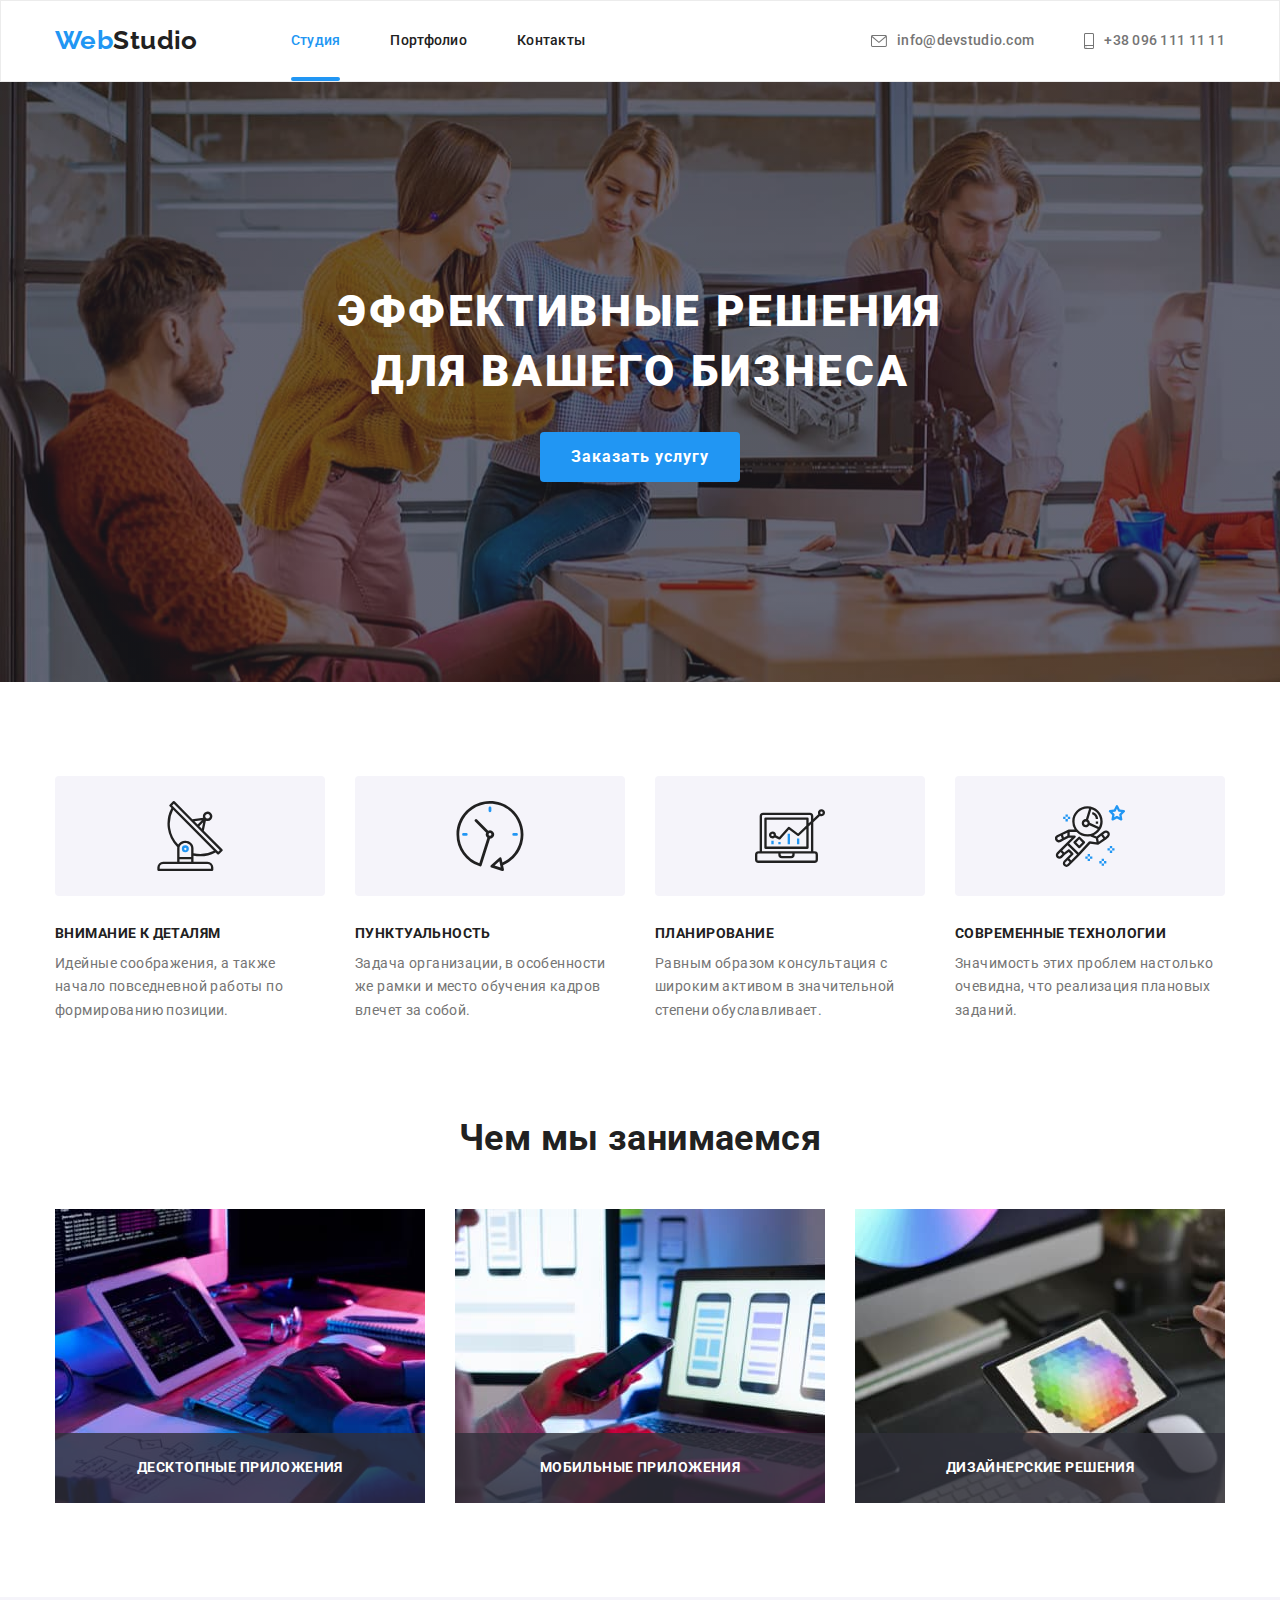
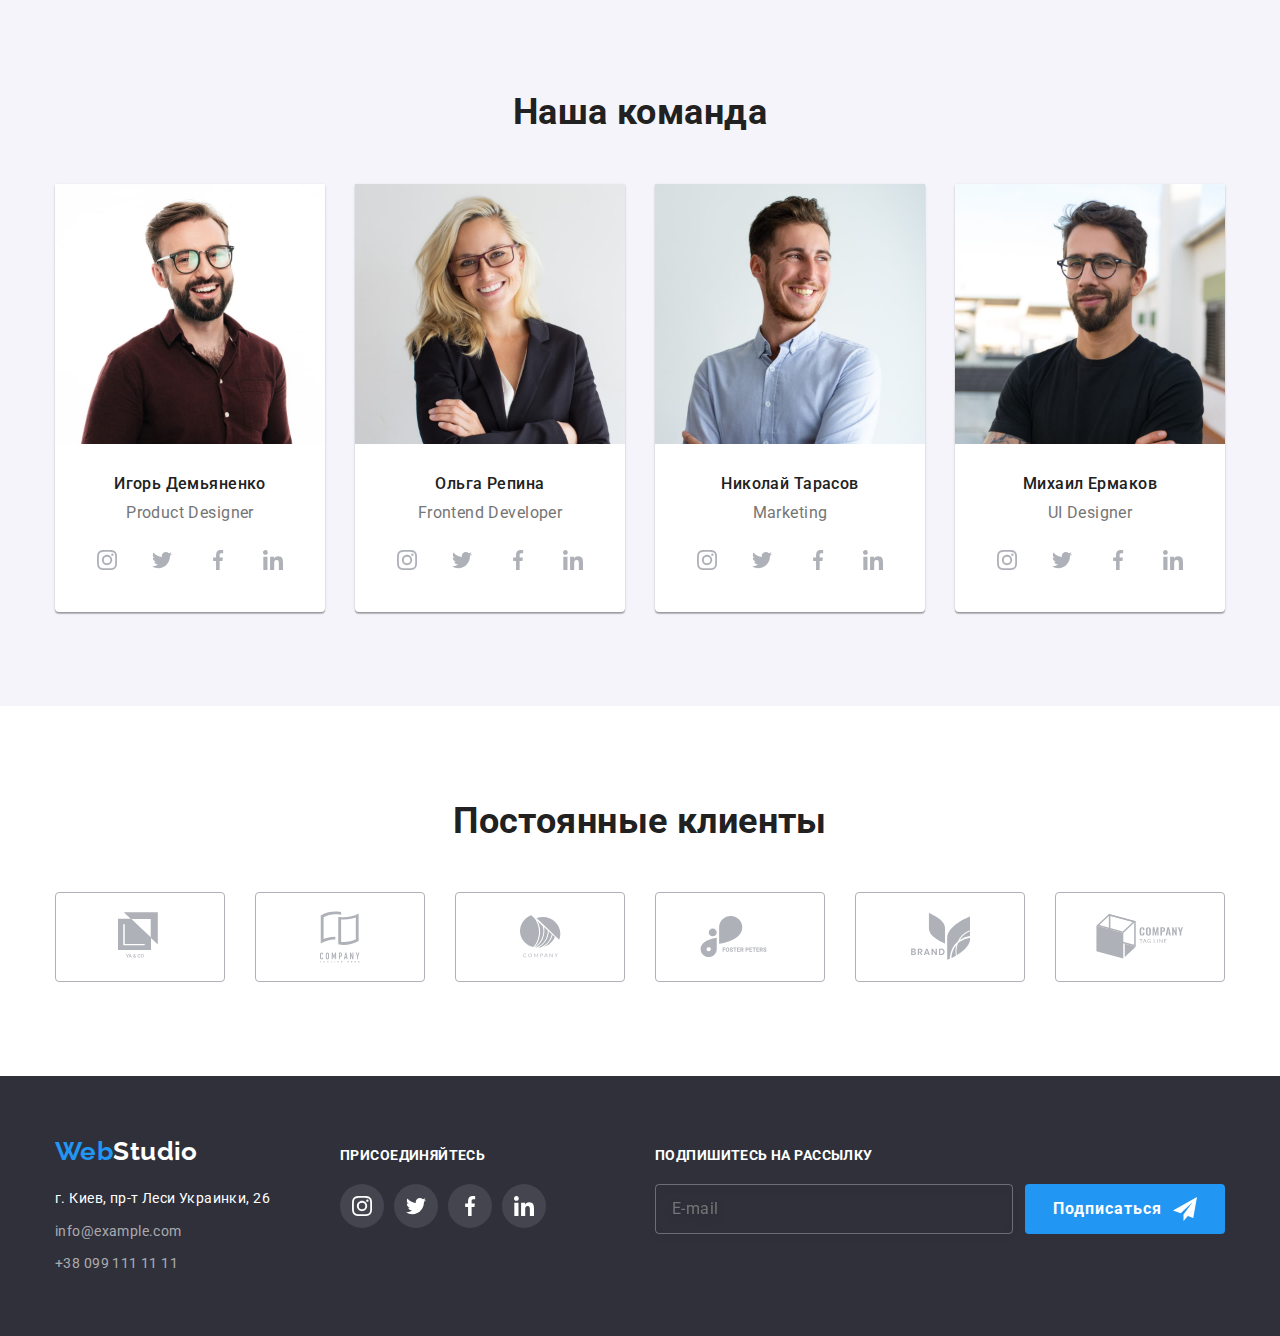
==== index.html @ b7f99665 "добавление стартовых файлов" ====
<!DOCTYPE html>
<html lang="ru">
  <head>
    <meta charset="UTF-8" />
    <meta name="viewport" content="width=device-width, initial-scale=1.0" />
    <title>WebStudio</title>
    <link rel="preconnect" href="https://fonts.gstatic.com" />
    <link
      href="https://fonts.googleapis.com/css2?family=Raleway:wght@400;700&family=Roboto:wght@400;500;700;900&display=swap"
      rel="stylesheet"
    />
    <link
      rel="stylesheet"
      href="https://cdnjs.cloudflare.com/ajax/libs/modern-normalize/1.0.0/modern-normalize.min.css"
    />
    <link rel="stylesheet" href="./css/styles.css" />
  </head>
  <body>
    <header class="header">
      <div class="container">
        <nav class="nav">
          <a lang="en" href="#" class="logo"
            ><span class="web">Web</span>Studio
          </a>
          <ul class="nav-main list">
            <li class="item">
              <a href="#" class="link current">Студия</a>
            </li>
            <li class="item">
              <a href="./portfolio.html" class="link">Портфолио</a>
            </li>
            <li class="item">
              <a href="#" class="link">Контакты</a>
            </li>
          </ul>
        </nav>
        <ul class="contacts list">
          <li class="item">
            <a href="mailto:info@devstudio.com" class="link">
              <svg class="contacts-icon" width="16" height="12">
                <use href="./images/sprite.svg#envelope"></use>
              </svg>
              info@devstudio.com</a
            >
          </li>
          <li class="item">
            <a href="tel:+380961111111" class="link">
              <svg class="contacts-icon" width="10" height="16">
                <use href="./images/sprite.svg#smartphone"></use>
              </svg>
              +38 096 111 11 11</a
            >
          </li>
        </ul>
      </div>
    </header>
    <main>
      <!--hero-->
      <section class="hero">
        <div class="container">
          <h1 class="hero-title">
            Эффективные решения <br />
            для вашего бизнеса
          </h1>
          <button type="button" class="button primary" data-modal-open>
            Заказать услугу
          </button>
        </div>
      </section>
      <!--Features-->
      <section class="feature">
        <div class="container">
          <h2 hidden>Особенноти</h2>
          <ul class="feature-list list">
            <li class="item">
              <div class="feature-thumb">
                <svg class="feature-icon" width="70" height="70">
                  <use href="./images/sprite.svg#antenna"></use>
                </svg>
              </div>
              <h3 class="title">Внимание к деталям</h3>
              <p class="text">
                Идейные соображения, а также начало повседневной работы по
                формированию позиции.
              </p>
            </li>
            <li class="item">
              <div class="feature-thumb">
                <svg class="feature-icon" width="70" height="70">
                  <use href="./images/sprite.svg#clock"></use>
                </svg>
              </div>
              <h3 class="title">Пунктуальность</h3>
              <p class="text">
                Задача организации, в особенности же рамки и место обучения
                кадров влечет за собой.
              </p>
            </li>
            <li class="item">
              <div class="feature-thumb">
                <svg class="feature-icon" width="70" height="70">
                  <use href="./images/sprite.svg#diagram"></use>
                </svg>
              </div>
              <h3 class="title">Планирование</h3>
              <p class="text">
                Равным образом консультация с широким активом в значительной
                степени обуславливает.
              </p>
            </li>
            <li class="item">
              <div class="feature-thumb">
                <svg class="feature-icon" width="70" height="70">
                  <use href="./images/sprite.svg#astronaut"></use>
                </svg>
              </div>
              <h3 class="title">Современные технологии</h3>
              <p class="text">
                Значимость этих проблем настолько очевидна, что реализация
                плановых заданий.
              </p>
            </li>
          </ul>
        </div>
      </section>
      <!-- about-->
      <section class="about">
        <div class="container">
          <h2 class="big-title">Чем мы занимаемся</h2>
          <ul class="about-list list">
            <li class="item">
              <img
                src="./images/about/about_img_1.jpg"
                alt="компютер"
                width="370"
                height="294"
              />
              <div class="about-thumb">
                <p class="label">Десктопные приложения</p>
              </div>
            </li>
            <li class="item">
              <img
                src="./images/about/about_img_2.jpg"
                alt="телефон"
                width="370"
                height="294"
              />
              <div class="about-thumb">
                <p class="label">Мобильные приложения</p>
              </div>
            </li>
            <li class="item">
              <img
                src="./images/about/about_img_3.jpg"
                alt="планшет"
                width="370"
                height="294"
              />
              <div class="about-thumb">
                <p class="label">Дизайнерские решения</p>
              </div>
            </li>
          </ul>
        </div>
      </section>
      <!--Team-->
      <section class="team">
        <div class="container">
          <h2 class="big-title">Наша команда</h2>
          <ul class="team-list list">
            <li class="item">
              <img
                src="./images/our_team/Демьяненко.jpg"
                alt="Демьяненько"
                width="270"
                height="260"
              />
              <div class="card">
                <h3 class="title">Игорь Демьяненко</h3>
                <p class="text">Product Designer</p>
                <ul class="social-list list">
                  <li class="social-item">
                    <a href="" class="social-link link">
                      <svg class="social-icon" width="20" height="20">
                        <use href="./images/sprite.svg#instagram"></use>
                      </svg>
                    </a>
                  </li>
                  <li class="social-item">
                    <a href="" class="social-link link">
                      <svg class="social-icon" width="20" height="20">
                        <use href="./images/sprite.svg#twitter"></use>
                      </svg>
                    </a>
                  </li>
                  <li class="social-item">
                    <a href="" class="social-link link">
                      <svg class="social-icon" width="20" height="20">
                        <use href="./images/sprite.svg#facebook"></use>
                      </svg>
                    </a>
                  </li>
                  <li class="social-item">
                    <a href="" class="social-link link">
                      <svg class="social-icon" width="20" height="20">
                        <use href="./images/sprite.svg#linkedin"></use>
                      </svg>
                    </a>
                  </li>
                </ul>
              </div>
            </li>
            <li class="item">
              <img
                src="./images/our_team/Репина.jpg"
                alt="Репина"
                width="270"
                height="260"
              />
              <div class="card">
                <h3 class="title">Ольга Репина</h3>
                <p class="text">Frontend Developer</p>
                <ul class="social-list list">
                  <li class="social-item">
                    <a href="" class="social-link link">
                      <svg class="social-icon" width="20" height="20">
                        <use href="./images/sprite.svg#instagram"></use>
                      </svg>
                    </a>
                  </li>
                  <li class="social-item">
                    <a href="" class="social-link link">
                      <svg class="social-icon" width="20" height="20">
                        <use href="./images/sprite.svg#twitter"></use>
                      </svg>
                    </a>
                  </li>
                  <li class="social-item">
                    <a href="" class="social-link link">
                      <svg class="social-icon" width="20" height="20">
                        <use href="./images/sprite.svg#facebook"></use>
                      </svg>
                    </a>
                  </li>
                  <li class="social-item">
                    <a href="" class="social-link link">
                      <svg class="social-icon" width="20" height="20">
                        <use href="./images/sprite.svg#linkedin"></use>
                      </svg>
                    </a>
                  </li>
                </ul>
              </div>
            </li>
            <li class="item">
              <img
                src="./images/our_team/Тарасов.jpg"
                alt="Тарасов"
                width="270"
                height="260"
              />
              <div class="card">
                <h3 class="title">Николай Тарасов</h3>
                <p class="text">Marketing</p>
                <ul class="social-list list">
                  <li class="social-item">
                    <a href="" class="social-link link">
                      <svg class="social-icon" width="20" height="20">
                        <use href="./images/sprite.svg#instagram "></use>
                      </svg>
                    </a>
                  </li>
                  <li class="social-item">
                    <a href="" class="social-link link">
                      <svg class="social-icon" width="20" height="20">
                        <use href="./images/sprite.svg#twitter"></use>
                      </svg>
                    </a>
                  </li>
                  <li class="social-item">
                    <a href="" class="social-link link">
                      <svg class="social-icon" width="20" height="20">
                        <use href="./images/sprite.svg#facebook"></use>
                      </svg>
                    </a>
                  </li>
                  <li class="social-item">
                    <a href="" class="social-link link">
                      <svg class="social-icon" width="20" height="20">
                        <use href="./images/sprite.svg#linkedin"></use>
                      </svg>
                    </a>
                  </li>
                </ul>
              </div>
            </li>
            <li class="item">
              <img
                src="./images/our_team/Ермаков.jpg"
                alt="Ермаков"
                width="270"
                height="260"
              />
              <div class="card">
                <h3 class="title">Михаил Ермаков</h3>
                <p class="text">UI Designer</p>
                <ul class="social-list list">
                  <li class="social-item">
                    <a href="" class="social-link link">
                      <svg class="social-icon" width="20" height="20">
                        <use href="./images/sprite.svg#instagram"></use>
                      </svg>
                    </a>
                  </li>
                  <li class="social-item">
                    <a href="" class="social-link link">
                      <svg class="social-icon" width="20" height="20">
                        <use href="./images/sprite.svg#twitter"></use>
                      </svg>
                    </a>
                  </li>
                  <li class="social-item">
                    <a href="" class="social-link link">
                      <svg class="social-icon" width="20" height="20">
                        <use href="./images/sprite.svg#facebook"></use>
                      </svg>
                    </a>
                  </li>
                  <li class="social-item">
                    <a href="" class="social-link link">
                      <svg class="social-icon" width="20" height="20">
                        <use href="./images/sprite.svg#linkedin"></use>
                      </svg>
                    </a>
                  </li>
                </ul>
              </div>
            </li>
          </ul>
        </div>
      </section>
      <!--client-->
      <section class="client">
        <div class="container">
          <h2 class="big-title">Постоянные клиенты</h2>
          <ul class="client-list list">
            <li class="client-item">
              <a href="" class="client-link link">
                <svg class="client-icon" width="44" height="49">
                  <use href="./images/sprite.svg#logo-1"></use>
                </svg>
              </a>
            </li>
            <li class="client-item">
              <a href="" class="client-link">
                <svg class="client-icon" width="40" height="52">
                  <use href="./images/sprite.svg#logo-2"></use>
                </svg>
              </a>
            </li>
            <li class="client-item">
              <a href="" class="client-link">
                <svg class="client-icon" width="41" height="43">
                  <use href="./images/sprite.svg#logo-3"></use>
                </svg>
              </a>
            </li>
            <li class="client-item">
              <a href="" class="client-link">
                <svg class="client-icon" width="80" height="42">
                  <use href="./images/sprite.svg#logo-4"></use>
                </svg>
              </a>
            </li>
            <li class="client-item">
              <a href="" class="client-link">
                <svg class="client-icon" width="59" height="47">
                  <use href="./images/sprite.svg#logo-5"></use>
                </svg>
              </a>
            </li>
            <li class="client-item">
              <a href="" class="client-link">
                <svg class="client-icon" width="88" height="45">
                  <use href="./images/sprite.svg#logo-6"></use>
                </svg>
              </a>
            </li>
          </ul>
        </div>
      </section>
    </main>

    <footer class="footer">
      <div class="footer-container">
        <div class="address">
          <a href="#" class="logo"><span class="web">Web</span>Studio</a>
          <address>
            <ul class="address-list list">
              <li class="address-item">
                <a
                  href="https://goo.gl/maps/3HchapmakeDrpsUs8"
                  target="blank"
                  class="maps link"
                  >г. Киев, пр-т Леси Украинки, 26
                </a>
              </li>
              <li class="address-item">
                <a href="mailto:info@example.com" class="link"
                  >info@example.com</a
                >
              </li>
              <li class="address-item">
                <a href="tel:+380991111111" class="link">+38 099 111 11 11</a>
              </li>
            </ul>
          </address>
        </div>
        <div class="footer-social">
          <p class="footer-text">присоединяйтесь</p>
          <ul class="footer-social-list list">
            <li class="footer-social-item">
              <a href="" class="footer-social-link link">
                <svg class="footer-social-icon" width="20" height="20">
                  <use href="./images/sprite.svg#instagram"></use>
                </svg>
              </a>
            </li>
            <li class="footer-social-item">
              <a href="" class="footer-social-link link">
                <svg class="footer-social-icon" width="20" height="20">
                  <use href="./images/sprite.svg#twitter"></use>
                </svg>
              </a>
            </li>
            <li class="footer-social-item">
              <a href="" class="footer-social-link link">
                <svg class="footer-social-icon" width="20" height="20">
                  <use href="./images/sprite.svg#facebook"></use>
                </svg>
              </a>
            </li>
            <li class="footer-social-item">
              <a href="" class="footer-social-link link">
                <svg class="footer-social-icon" width="20" height="20">
                  <use href="./images/sprite.svg#linkedin"></use>
                </svg>
              </a>
            </li>
          </ul>
        </div>
        <div class="footer-submit">
          <p class="footer-text">Подпишитесь на рассылку</p>
          <form class="footer-form">
            <input class="footer-input" type="email" placeholder="E-mail"></input>
            <button type="submit" class="button">
              <p>Подписаться</p>
               <svg class="submit-icon" width="24" height="24"><use href="./images/sprite.svg#send"></use></svg>
            </button>
          </form>
        </div>
      </div>
    </footer>
    <!--modal-->
    <div class="backdrop is-hidden" data-modal>
      <div class="modal">
        <button type="button" class="button-modal" data-modal-close>
          <svg class="modal-icon" width="18" height="18">
            <use href="./images/sprite.svg#close"></use>
          </svg>
        </button>
        <form action="#" class="modal-form">
          <b class="modal-title">Оставьте свои данные, мы вам перезвоним</b>
          <div class="modal-box">
            <label for="" class="modal-label">Имя</label>
            <div class="modal-box-input">
               <input type="text" name="user-name" class="modal-input">
               <svg class="modal-box-icon" width="18" height="18">
                  <use href="./images/sprite.svg#person"></use>
               </svg>
            </div>
          </div>
          <div class="modal-box">
            <label for="" class="modal-label">Телефон</label>
             <div class="modal-box-input">
               <input type="tel" name="user-phone" class="modal-input"> 
               <svg class="modal-box-icon" width="18" height="18">
                  <use href="./images/sprite.svg#phone"></use>
               </svg>
            </div>
          </div>
          <div class="modal-box">
            <label for="" class="modal-label">Почта</label>
             <div class="modal-box-input">
               <input type="email" name="user-email" class="modal-input">
               <svg class="modal-box-icon" width="18" height="18">
                  <use href="./images/sprite.svg#email"></use>
               </svg>
            </div>
          </div>
          <div class="modal-box-message">
            <label for="" class="modal-label">Комментарий</label>
            <textarea name="user-message" id="" class="modal-message" placeholder="Введите текст"></textarea>
          </div>
          
          <div class="modal-box-policy">
            <input type="checkbox" name="user-policy" id="policy-check" class="modal-check-policy visually-hidden" >
            <label for="policy-check" class="modal-policy" >Соглашаюсь с рассылкой и принимаю &nbsp<a href="#"> Условия договора</a> </label>
          </div>
          
          <button type="submit" class="button">Отправить</button>
          
        </form>
      </div>
    </div>

    <script src="./js/modal.js"></script>
  </body>
</html>
---- css/styles.css ----
html {
  box-sizing: border-box;
}

*,
*::before,
*::after {
  box-sizing: inherit;
}

:root {
  --primary-text-color: #212121;
  --title-text-color: #757575;
  --accent-color: #2196f3;
  --primary-white-color: #ffffff;
  --bg-black-color: #2f303a;
  --bg-button-color: #f5f4fa;
  --icon-color: #afb1b8;
  --timing-function: cubic-bezier(0.4, 0, 0.2, 1);
}

body {
  background-color: var(--primary-white-color);
  color: var(--title-text-color);

  margin: 0;
  font-family: Roboto, sans-serif;
  font-weight: 400;
  font-size: 14px;
  line-height: 1.71;
  letter-spacing: 0.03em;
}

.list {
  list-style: none;
  padding: 0;
  margin: 0;
}

img {
  border-style: none;
  display: block;
}

h1,
h2,
h3,
h4,
p {
  margin: 0;
}

.container {
  width: 1200px;
  margin: 0 auto;
  padding-left: 15px;
  padding-right: 15px;
}

.visually-hidden {
  position: absolute !important;
  clip: rect(1px 1px 1px 1px);
  clip: rect(1px, 1px, 1px, 1px);
  padding: 0 !important;
  border: 0 !important;
  height: 1px !important;
  width: 1px !important;
  overflow: hidden;
}

/* =====logo===== */

.logo {
  color: var(--primary-text-color);

  font-family: Raleway, sans-serif;
  text-decoration: none;
  font-weight: 700;
  font-size: 26px;
  line-height: 1.19;
}

.header {
  border: 1px solid #ececec;
}

.header .container {
  display: flex;
  align-items: center;
}

.header .logo {
  padding: 24px 0px;
  margin-right: 93px;
}

.footer .logo {
  margin-bottom: 20px;
  display: inline-block;

  color: var(--primary-white-color);
}

.web {
  color: var(--accent-color);
}

/* =====header nav===== */
.nav,
.nav-main {
  display: flex;
}

.contacts .item + .item,
.nav-main .item + .item {
  margin-left: 50px;
}

.nav-main .link {
  display: block;
  position: relative;

  padding-top: 32px;
  padding-bottom: 32px;

  color: var(--primary-text-color);
  text-decoration: none;

  font-weight: 500;
  line-height: 1.14;
  letter-spacing: 0.02em;
  transition: color 250ms var(--timing-function);
}

.address-list .link:hover,
.address-list .link:focus,
.contacts .link:hover,
.contacts .link:focus,
.nav-main .link:hover,
.nav-main .link:focus,
.nav-main .link.current {
  color: var(--accent-color);
}

.nav .current::after {
  content: "";
  display: block;
  position: absolute;
  left: 0;
  bottom: 0;

  width: 100%;
  height: 4px;

  background: #2196f3;
  border-radius: 2px;
}

/* =====header contacts===== */

.contacts .link {
  display: flex;
  align-items: center;
  padding-top: 32px;
  padding-bottom: 32px;

  color: var(--title-text-color);
  text-decoration: none;

  font-weight: 500;
  line-height: 1.14;
  letter-spacing: 0.02em;
  transition: color 250ms var(--timing-function);
}

.contacts {
  display: flex;
  align-items: center;
  margin-left: auto;
}

.contacts .item {
  display: flex;
  align-items: center;
}

.contacts-icon {
  margin-right: 10px;
  fill: currentColor;
}
/* Hero */

.hero {
  max-width: 1600px;
  padding-top: 200px;
  padding-bottom: 200px;
  text-align: center;
  margin: 0 auto;
  background-color: #c4c4c4;
  background-image: linear-gradient(
      rgba(47, 48, 58, 0.4),
      rgba(47, 48, 58, 0.4)
    ),
    url("../images/hero/hero.jpg");
  background-repeat: no-repeat;
  background-size: cover;
}

.hero-title {
  margin-left: auto;
  margin-right: auto;
  margin-bottom: 30px;

  color: var(--primary-white-color);

  font-weight: 900;
  font-size: 44px;
  line-height: 1.36;
  letter-spacing: 0.06em;
  text-transform: uppercase;
}

/* =====Sections===== */

.big-title {
  margin-bottom: 50px;

  color: var(--primary-text-color);

  font-size: 36px;
  line-height: 1.17;
  text-align: center;
}

/* =====feature===== */

.portfolio,
.team,
.feature,
.client {
  padding-top: 94px;
  padding-bottom: 94px;
}

.feature .item {
  width: 270px;
}

.about .item + .item,
.team .item + .item,
.feature .item + .item {
  margin-left: 30px;
}

.feature-list {
  display: flex;
}

.feature-list .title {
  margin-bottom: 10px;

  color: var(--primary-text-color);

  font-size: 14px;
  line-height: 1.14;
  text-transform: uppercase;
}

.feature-thumb {
  display: flex;
  justify-content: center;
  align-items: center;
  background: #f5f4fa;
  border-radius: 4px;
  height: 120px;
  margin-bottom: 30px;
}

/* =====about===== */

.about {
  padding-top: 0;
  padding-bottom: 94px;
}

.about-list .item {
  position: relative;
}

.team-list,
.about-list {
  display: flex;
}

.about-thumb {
  display: flex;
  justify-content: center;
  align-items: center;
  text-align: center;
  position: absolute;
  overflow: hidden;
  bottom: 0;
  right: 0;
  margin: 0;

  width: 100%;
  height: 70px;
  background: rgba(47, 48, 58, 0.8);
}

.label {
  font-weight: 700;
  line-height: 1.14;
  text-transform: uppercase;

  color: var(--primary-white-color);
}

/* =====team===== */

.team {
  background-color: var(--bg-button-color);
}

.team .item {
  background: var(--primary-white-color);
  line-height: 0px;

  box-shadow: 0px 1px 3px rgba(0, 0, 0, 0.12), 0px 1px 1px rgba(0, 0, 0, 0.14),
    0px 2px 1px rgba(0, 0, 0, 0.2);
  border-radius: 0px 0px 4px 4px;
}

.team .card {
  width: 270px;
  height: 168px;
  padding: 30px;
  text-align: center;
}

.team-list .title {
  margin-bottom: 10px;

  color: var(--primary-text-color);

  font-weight: 500;
  font-size: 16px;
  line-height: 1.19;
}

.team-list .text {
  font-size: 16px;
  line-height: 1.19;
  margin-bottom: 16px;
}

/* =====team social===== */
.social-item {
  width: 44px;
  height: 44px;
}

.social-list {
  display: flex;
  justify-content: space-between;
}

.social-link {
  display: flex;
  justify-content: center;
  align-items: center;
  width: 100%;
  height: 100%;
  border-radius: 50%;
  fill: var(--icon-color);
  background-color: var(--primary-white-color);
  transition: fill 250ms var(--timing-function),
    background-color 250ms var(--timing-function);
}

.social-link:focus,
.social-link:hover {
  background-color: var(--accent-color);
}

.social-link:focus,
.social-link:hover {
  fill: var(--primary-white-color);
}

/* =====client===== */

.client-list {
  display: flex;
  justify-content: space-between;
}

.client-item {
  width: 170px;
  height: 90px;
}

.client-link {
  display: flex;
  justify-content: center;
  align-items: center;

  width: 100%;
  height: 100%;

  box-sizing: border-box;
  border: 1px solid var(--icon-color);
  fill: var(--icon-color);
  border-radius: 4px;
  transition: fill 250ms var(--timing-function),
    border 250ms var(--timing-function);
}

.client-link:hover,
.client-link:focus {
  fill: var(--accent-color);
  border: 1px solid var(--accent-color);
}

/* =====footer===== */

.footer {
  background: var(--bg-black-color);
  padding-top: 60px;
  padding-bottom: 60px;
}

.address-list .link {
  color: rgba(255, 255, 255, 0.6);

  text-decoration: none;
  font-style: normal;
  transition: color 250ms var(--timing-function);
}

.address-list .maps {
  color: var(--primary-white-color);

  text-decoration: none;
  font-style: normal;
  transition: color 250ms var(--timing-function);
}

.address-item + .address-item {
  margin-top: 9px;
}

.footer .container {
  display: flex;
}

.address {
  margin-right: 70px;
}

/* =====footer social===== */

.footer-container {
  width: 1200px;
  margin-left: auto;
  margin-right: auto;
  padding-left: 15px;
  padding-right: 15px;
  align-items: baseline;
  display: flex;
}

.footer-social {
  width: 206px;
  height: 80px;
}

.footer-social-list {
  display: flex;
  justify-content: space-between;
}

.footer-social-item {
  width: 44px;
  height: 44px;
}

.footer-social-link {
  display: flex;
  justify-content: center;
  align-items: center;
  width: 100%;
  height: 100%;
  border-radius: 50%;
  background-color: rgba(255, 255, 255, 0.1);
  fill: var(--primary-white-color);
  transition: background-color 250ms var(--timing-function),
    fill 250ms var(--timing-function);
}

.footer-text {
  margin-bottom: 20px;
  font-weight: 700;
  line-height: 1.14;
  text-transform: uppercase;

  color: var(--primary-white-color);
}

.footer-social-link:focus,
.footer-social-link:hover {
  fill: var(--primary-white-color);
  background-color: var(--accent-color);
}

/* =====footer submit===== */

.footer-submit {
  width: 570px;
  height: 86px;
  margin-left: auto;
}

.footer-form {
  display: flex;
  justify-content: space-between;
}

.footer-input {
  box-sizing: border-box;
  width: 358px;
  height: 50px;
  padding: 15px 16px;

  border: 1px solid rgba(255, 255, 255, 0.3);
  filter: drop-shadow(0px 4px 4px rgba(0, 0, 0, 0.15));
  border-radius: 4px;

  background-color: inherit;
  color: rgba(255, 255, 255, 0.6);

  font-size: 16px;
  line-height: 1.25;
  letter-spacing: 0.03em;
}

.submit-icon {
  fill: currentColor;
}

/* =====button===== */

.button {
  background-color: var(--accent-color);
  color: var(--primary-white-color);

  cursor: pointer;
  border-color: transparent;
  outline: none;
  padding: 8px 28px;
  min-width: 200px;
  align-self: center;
  border-radius: 4px;

  font-family: Roboto, sans-serif;
  font-weight: 700;
  font-size: 16px;
  line-height: 1.87;
  letter-spacing: 0.06em;
}

.portfolio .button {
  background-color: var(--bg-button-color);
  color: var(--primary-text-color);

  cursor: pointer;
  padding: 6px 22px;
  min-width: 73px;
  font-weight: 500;
  line-height: 1.62;

  transition: color 250ms var(--timing-function),
    background-color 250ms var(--timing-function),
    box-shadow 250ms var(--timing-function);
}

.portfolio .button:focus,
.portfolio .button:hover {
  color: var(--primary-white-color);
  background: var(--accent-color);
  box-shadow: 0px 3px 1px rgba(0, 0, 0, 0.1), 0px 1px 2px rgba(0, 0, 0, 0.08),
    0px 2px 2px rgba(0, 0, 0, 0.12);
}

.button:hover {
  box-shadow: 0px 3px 1px rgba(0, 0, 0, 25%);
}

.button:focus {
  color: var(--primary-white-color);
  background: var(--accent-color);
  border: 2px solid var(--bg-black-color);
}

.footer .button {
  display: flex;
  align-items: center;
  justify-content: space-between;
  padding: 8px 26px;
}

/* =====portfolio===== */

.filter-list {
  display: flex;
  justify-content: center;

  margin-bottom: 50px;
}

.filter-list .item + .item {
  margin-left: 8px;
}

.portfolio .card {
  width: 370px;
  height: 110px;
  padding: 20px 24px;
}

/* =====project===== */

.project-list .title {
  color: var(--primary-text-color);
  margin-bottom: 4px;
  font-size: 18px;
  line-height: 2;
  letter-spacing: 0.06em;
}

.project-list .text {
  color: var(--title-text-color);

  font-size: 16px;
  line-height: 1.87;
}

.project-list .link {
  text-decoration: none;
}

.project-list {
  display: flex;
  flex-wrap: wrap;
  margin-right: -30px;
  margin-bottom: -30px;
  margin-left: 0;
  margin-top: 0;
}

.project-item {
  display: block;
  margin-right: 30px;
  margin-bottom: 30px;
  width: 372px;

  background-color: var(--primary-white-color);
  border: 1px solid #eeeeee;
  box-sizing: border-box;
  line-height: 0;
}

.project-wrapper {
  position: relative;
  overflow: hidden;
}

.overlay {
  position: absolute;
  left: 0;
  top: 0;
  width: 100%;
  height: 100%;

  font-size: 18px;
  line-height: 1.56;

  background: rgba(33, 150, 243, 0.9);
  color: var(--primary-white-color);
  padding: 24px 63px;

  transform: translateY(calc(100% + 1px));
  transition: transform 250ms var(--timing-function);
}

.project-link:focus .overlay,
.project-link:hover .overlay {
  transform: translateY(0);
}

.project-link {
  display: block;
}

.project-item:nth-child(3n) {
  margin-right: 0px;
}

.project-item:nth-last-child(-n + 3) {
  margin-bottom: 0;
}

.project-link:focus,
.project-link:hover {
  box-shadow: 0px 1px 1px rgba(0, 0, 0, 0.12), 0px 4px 4px rgba(0, 0, 0, 0.06),
    1px 4px 6px rgba(0, 0, 0, 0.16);
}

/* =====modal===== */

.backdrop {
  position: fixed;
  top: 0;
  left: 0;

  width: 100%;
  height: 100%;

  border: none;
  opacity: 1;
  background-color: rgba(0, 0, 0, 0.2);
  transition: 250ms var(--timing-function);
}

.backdrop.is-hidden {
  opacity: 0;
  pointer-events: none;
  visibility: hidden;
}

.backdrop.is-hidden .modal {
  transform: translate(-50%, -50%) scale(0);
}

.button-modal:hover {
  fill: var(--accent-color);
}

.modal {
  position: absolute;
  top: 50%;
  left: 50%;
  transform: translate(-50%, -50%) scale(1);
  transition: transform 250ms var(--timing-function);
  opacity: 1;
  min-width: 528px;
  min-height: 581px;
  padding: 40px;

  background: var(--primary-white-color);
  box-shadow: 0px 1px 3px rgba(0, 0, 0, 0.12), 0px 1px 1px rgba(0, 0, 0, 0.14),
    0px 2px 1px rgba(0, 0, 0, 0.2);
  border-radius: 4px;
}

.button-modal {
  position: absolute;

  display: flex;
  justify-content: center;
  align-items: center;

  padding: 0;
  top: 8px;
  right: 8px;

  width: 30px;
  height: 30px;

  cursor: pointer;
  background: transparent;
  border: 1px solid rgba(0, 0, 0, 0.1);
  border-radius: 50%;
}

/* =====modal form===== */

.modal-form {
  display: flex;
  flex-direction: column;
}

.modal-title {
  margin-bottom: 12px;

  font-weight: 700;
  font-size: 20px;
  line-height: 1.15;
  text-align: center;

  color: var(--primary-text-color);
}

.modal-box {
  display: flex;
  flex-direction: column;
  margin-bottom: 10px;
}

.modal-label {
  margin-bottom: 4px;
  font-size: 14px;
  line-height: 1.143;
  letter-spacing: 0.01em;
}

.modal-box-input {
  position: relative;
}

.modal-input {
  height: 40px;
  width: 100%;
  padding-left: 42px;
  border: 1px solid rgba(33, 33, 33, 0.2);

  border-radius: 4px;

  transition: border-color 250ms var(--timing-function);
}

.modal-message:focus,
.modal-input:focus {
  outline: none;
  border-color: var(--accent-color);
}

.modal-input:focus + .modal-box-icon {
  fill: var(--accent-color);
}

.modal-box-icon {
  position: absolute;

  top: 50%;
  left: 12px;
  transform: translateY(-50%);
  pointer-events: none;

  transition: fill 250ms var(--timing-function);
}

.modal-box-message {
  margin-bottom: 20px;
}

.modal-box-policy {
  margin-bottom: 30px;
}

.modal-message {
  display: block;
  width: 100%;
  height: 120px;
  padding: 12px 16px;
  border: 1px solid rgba(33, 33, 33, 0.2);
  border-radius: 4px;
  resize: none;

  font-size: 14px;
  line-height: 1.143;
  letter-spacing: 0.01em;

  transition: border-color 250ms var(--timing-function);
}

.modal-message::placeholder {
  color: rgba(117, 117, 117, 0.5);
}

.modal-policy::before {
  content: "";
  display: inline-block;
  width: 16px;
  height: 15px;
  border-radius: 2px;
  border: 2px solid var(--primary-text-color);
  margin-right: 8px;
}

.modal-check-policy:checked + .modal-policy::before {
  background-color: var(--accent-color);
  border-color: var(--accent-color);
  background-image: url("../images/check/check.svg");
  background-size: contain;
  background-origin: border-box;
}

.modal-check-policy:focus + .modal-policy::before {
  border: 2px solid var(--accent-color);
}

.modal-policy {
  display: flex;
  align-items: center;
  justify-content: center;
  flex-wrap: wrap;
  border-radius: 2px;
}
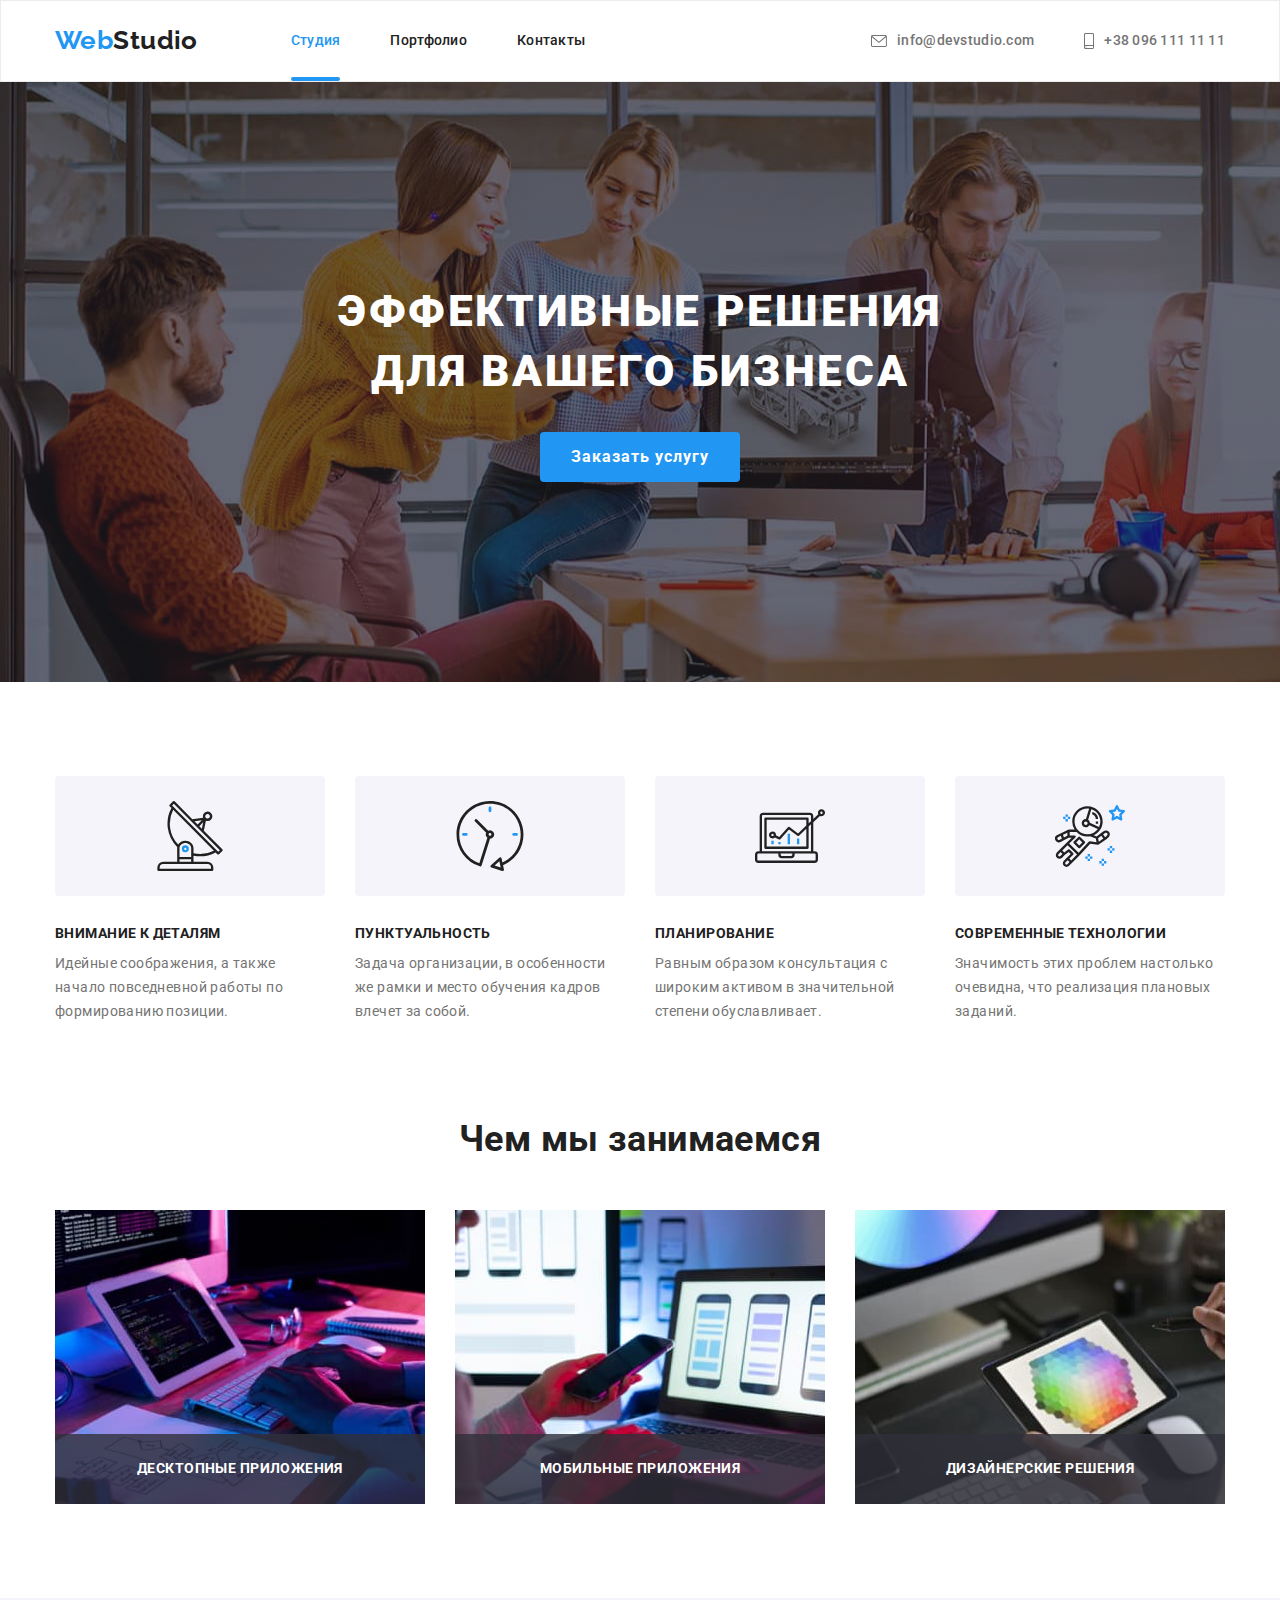
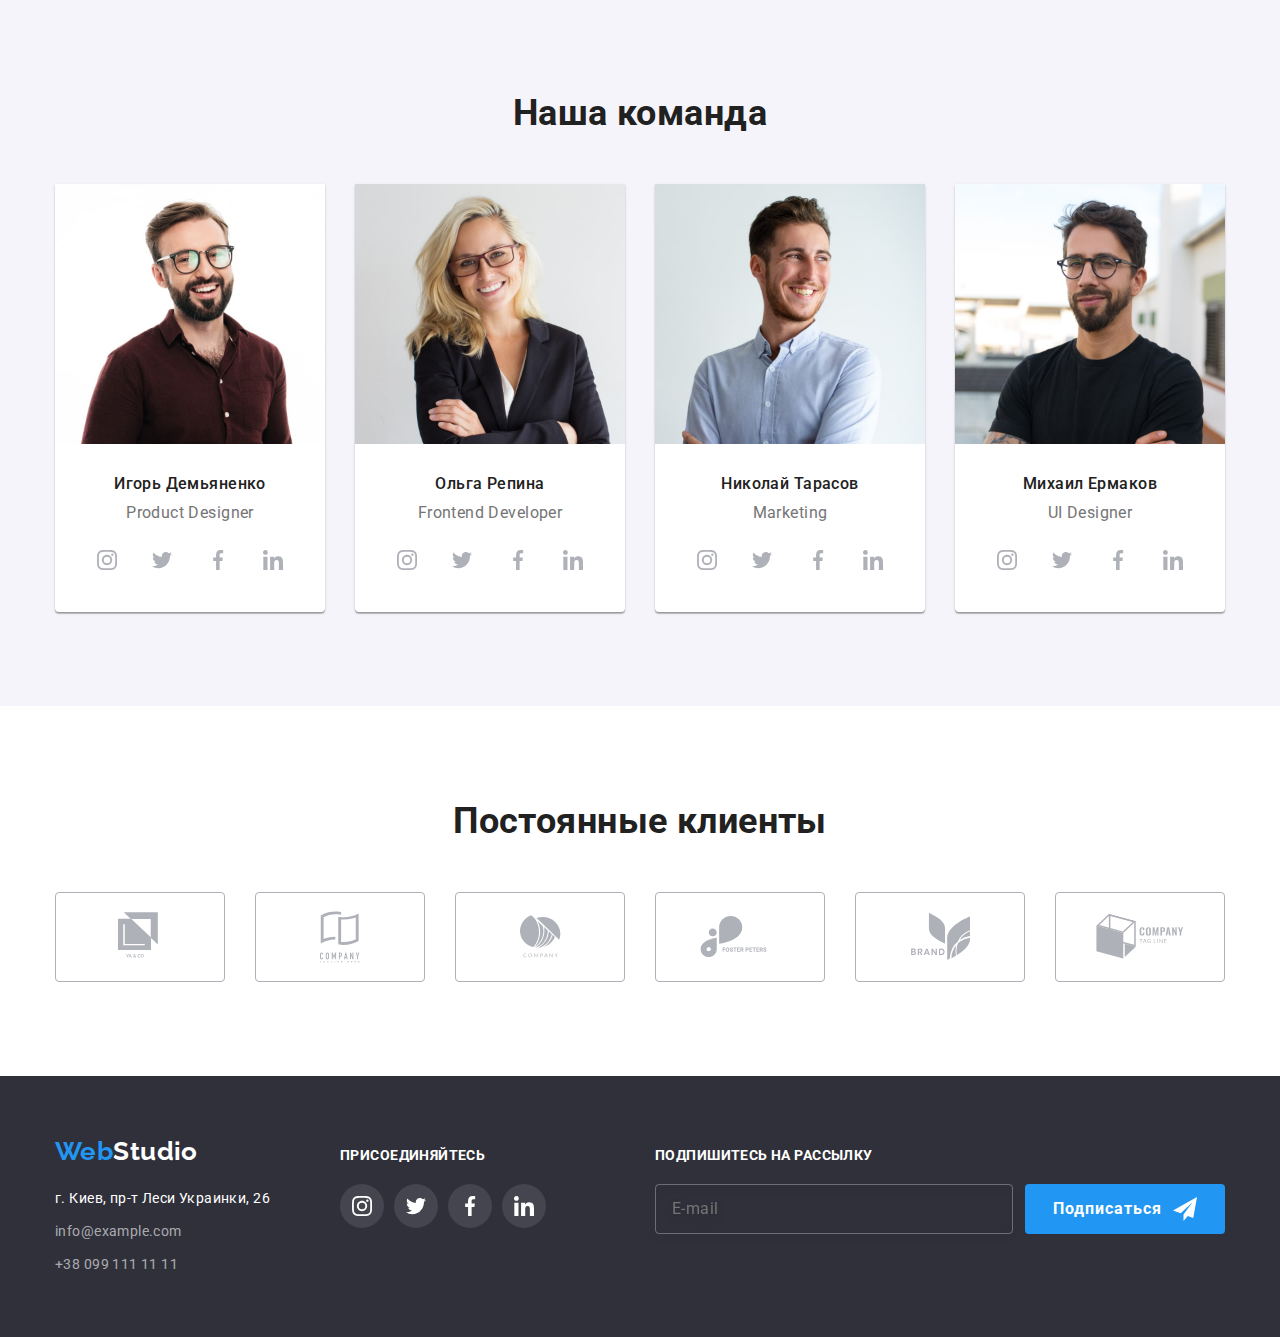
==== commit a4e80ac0: "оформление ДЗ" ====
--- a/index.html
+++ b/index.html
@@ -13,7 +13,7 @@
       rel="stylesheet"
       href="https://cdnjs.cloudflare.com/ajax/libs/modern-normalize/1.0.0/modern-normalize.min.css"
     />
-    <link rel="stylesheet" href="./css/styles.css" />
+    <link rel="stylesheet" href="./css/main.min.css" />
   </head>
   <body>
     <header class="header">
@@ -70,7 +70,7 @@
       <!--Features-->
       <section class="feature">
         <div class="container">
-          <h2 hidden>Особенноти</h2>
+          <h2 class="visually-hidden">Особенноти</h2>
           <ul class="feature-list list">
             <li class="item">
               <div class="feature-thumb">
@@ -393,7 +393,7 @@
     </main>
 
     <footer class="footer">
-      <div class="footer-container">
+      <div class="container">
         <div class="address">
           <a href="#" class="logo"><span class="web">Web</span>Studio</a>
           <address>
--- a/css/main.min.css
+++ b/css/main.min.css
@@ -0,0 +1,2 @@
+:root{--primary-text-color: #212121;--title-text-color: #757575;--accent-color: #2196f3;--primary-white-color: #ffffff;--bg-black-color: #2f303a;--bg-button-color: #f5f4fa;--icon-color: #afb1b8;--timing-function: cubic-bezier(0.4, 0, 0.2, 1)}.visually-hidden{position:absolute !important;clip:rect(1px 1px 1px 1px);clip:rect(1px, 1px, 1px, 1px);padding:0 !important;border:0 !important;height:1px !important;width:1px !important;overflow:hidden}html{box-sizing:border-box}*,*::before,*::after{box-sizing:inherit}body{background-color:var(--primary-white-color);color:var(--title-text-color);margin:0;font-family:Roboto, sans-serif;font-size:14px;font-weight:400;line-height:1.71;letter-spacing:0.03em}.list{list-style:none;padding:0;margin:0}img{border-style:none;display:block}h1,h2,h3,h4,h5,h6,p{margin:0}.container{width:1200px;margin:0 auto;padding-left:15px;padding-right:15px}.header .container{display:flex;align-items:center}.footer .container{display:flex;align-items:baseline}.logo{color:var(--primary-text-color);font-family:Raleway, sans-serif;text-decoration:none;font-size:26px;font-weight:700;line-height:1.19}.header .logo{padding:24px 0px;margin-right:93px}.footer .logo{margin-bottom:20px;display:inline-block;color:var(--primary-white-color)}.web{color:var(--accent-color)}.button{background-color:var(--accent-color);color:var(--primary-white-color);cursor:pointer;border-color:transparent;outline:none;padding:8px 28px;min-width:200px;align-self:center;border-radius:4px;font-family:Roboto, sans-serif;font-size:16px;font-weight:700;line-height:1.88;letter-spacing:0.06em}.button:hover{box-shadow:0px 3px 1px #000}.button:focus{color:var(--primary-white-color);background:var(--accent-color);border:2px solid var(--bg-black-color)}.portfolio .button{background-color:var(--bg-button-color);color:var(--primary-text-color);cursor:pointer;padding:6px 22px;min-width:73px;font-weight:500;line-height:1.62;transition:color 250ms var(--timing-function),background-color 250ms var(--timing-function),box-shadow 250ms var(--timing-function)}.portfolio .button:focus,.portfolio .button:hover{color:var(--primary-white-color);background:var(--accent-color);box-shadow:0px 3px 1px rgba(0,0,0,0.1),0px 1px 2px rgba(0,0,0,0.08),0px 2px 2px rgba(0,0,0,0.12)}.footer .button{display:flex;align-items:center;justify-content:space-between;padding:8px 26px}.big-title{margin-bottom:50px;color:var(--primary-text-color);font-size:36px;font-weight:700;line-height:1.17;text-align:center}.header{border:1px solid #ececec}.nav{display:flex}.nav .current::after{content:"";display:block;position:absolute;left:0;bottom:0;width:100%;height:4px;background:#2196f3;border-radius:2px}.nav-main{display:flex}.nav-main .link{display:block;position:relative;padding-top:32px;padding-bottom:32px;color:var(--primary-text-color);text-decoration:none;font-size:14px;font-weight:500;line-height:1.14;letter-spacing:0.02em;transition:color 250ms var(--timing-function)}.nav-main .link:hover,.nav-main .link:focus,.nav-main .link.current{color:var(--accent-color)}.contacts .item+.item,.nav-main .item+.item{margin-left:50px}.contacts{display:flex;align-items:center;margin-left:auto}.contacts .item{display:flex;align-items:center}.contacts .link{display:flex;align-items:center;padding-top:32px;padding-bottom:32px;color:var(--title-text-color);text-decoration:none;font-size:14px;font-weight:500;line-height:1.14;letter-spacing:0.02em;transition:color 250ms var(--timing-function)}.contacts .link:hover,.contacts .link:focus{color:var(--accent-color)}.contacts-icon{margin-right:10px;fill:currentColor}.hero{max-width:1600px;padding-top:200px;padding-bottom:200px;text-align:center;margin:0 auto;background-color:#c4c4c4;background-image:linear-gradient(rgba(47,48,58,0.4), rgba(47,48,58,0.4)),url("../images/hero/hero.jpg");background-repeat:no-repeat;background-size:cover}.hero-title{margin-left:auto;margin-right:auto;margin-bottom:30px;color:var(--primary-white-color);font-size:44px;font-weight:900;line-height:1.36;letter-spacing:0.06em;text-transform:uppercase}.feature{padding-top:94px;padding-bottom:94px}.feature .item{width:270px}.feature .item+.item{margin-left:30px}.feature-list{display:flex}.feature-list .title{margin-bottom:10px;color:var(--primary-text-color);font-size:14px;font-weight:700;line-height:1.14;text-transform:uppercase}.feature-thumb{display:flex;justify-content:center;align-items:center;background:#f5f4fa;border-radius:4px;height:120px;margin-bottom:30px}.about{padding-top:0;padding-bottom:94px}.about .item+.item{margin-left:30px}.about-list{display:flex}.about-list .item{position:relative}.about-thumb{display:flex;justify-content:center;align-items:center;text-align:center;position:absolute;overflow:hidden;bottom:0;right:0;margin:0;width:100%;height:70px;background:rgba(47,48,58,0.8)}.label{font-size:14px;font-weight:700;line-height:1.14;text-transform:uppercase;color:var(--primary-white-color)}.team{padding-top:94px;padding-bottom:94px;background-color:var(--bg-button-color)}.team .card{width:270px;height:168px;padding:30px;text-align:center}.team .item{background:var(--primary-white-color);line-height:0px;box-shadow:0px 1px 3px rgba(0,0,0,0.12),0px 1px 1px rgba(0,0,0,0.14),0px 2px 1px rgba(0,0,0,0.2);border-radius:0px 0px 4px 4px}.team .item+.item{margin-left:30px}.team-list{display:flex}.team-list .title{margin-bottom:10px;color:var(--primary-text-color);font-size:16px;font-weight:500;line-height:1.19}.team-list .text{font-size:16px;font-weight:400;line-height:1.19;margin-bottom:16px}.social-item{width:44px;height:44px}.social-list{display:flex;justify-content:space-between}.social-link{display:flex;justify-content:center;align-items:center;width:100%;height:100%;border-radius:50%;fill:var(--icon-color);background-color:var(--primary-white-color);transition:fill 250ms var(--timing-function),background-color 250ms var(--timing-function)}.social-link:focus,.social-link:hover{background-color:var(--accent-color)}.social-link:focus,.social-link:hover{fill:var(--primary-white-color)}.client{padding-top:94px;padding-bottom:94px}.client-list{display:flex;justify-content:space-between}.client-item{width:170px;height:90px}.client-link{display:flex;justify-content:center;align-items:center;width:100%;height:100%;box-sizing:border-box;border:1px solid var(--icon-color);fill:var(--icon-color);border-radius:4px;transition:fill 250ms var(--timing-function),border 250ms var(--timing-function)}.client-link:hover,.client-link:focus{fill:var(--accent-color);border:1px solid var(--accent-color)}.footer{background:var(--bg-black-color);padding-top:60px;padding-bottom:60px}.address{margin-right:70px}.address-list .link{color:rgba(255,255,255,0.6);text-decoration:none;font-style:normal;transition:color 250ms var(--timing-function)}.address-list .maps{color:var(--primary-white-color);text-decoration:none;font-style:normal;transition:color 250ms var(--timing-function)}.address-list .link:hover,.address-list .link:focus{color:var(--accent-color)}.address-item+.address-item{margin-top:9px}.footer-social{width:206px;height:80px}.footer-social-list{display:flex;justify-content:space-between}.footer-social-item{width:44px;height:44px}.footer-social-link{display:flex;justify-content:center;align-items:center;width:100%;height:100%;border-radius:50%;background-color:rgba(255,255,255,0.1);fill:var(--primary-white-color);transition:background-color 250ms var(--timing-function),fill 250ms var(--timing-function)}.footer-social-link:focus,.footer-social-link:hover{fill:var(--primary-white-color);background-color:var(--accent-color)}.footer-text{margin-bottom:20px;font-weight:700;line-height:1.14;text-transform:uppercase;color:var(--primary-white-color)}.footer-submit{width:570px;height:86px;margin-left:auto}.footer-form{display:flex;justify-content:space-between}.footer-input{box-sizing:border-box;width:358px;height:50px;padding:15px 16px;border:1px solid rgba(255,255,255,0.3);filter:drop-shadow(0px 4px 4px rgba(0,0,0,0.15));border-radius:4px;background-color:inherit;color:rgba(255,255,255,0.6);font-size:16px;font-weight:400;line-height:1.25;letter-spacing:0.03em}.submit-icon{fill:currentColor}.backdrop{position:fixed;top:0;left:0;width:100%;height:100%;border:none;opacity:1;background-color:rgba(0,0,0,0.2);transition:250ms var(--timing-function)}.backdrop.is-hidden{opacity:0;pointer-events:none;visibility:hidden}.backdrop.is-hidden .modal{transform:translate(-50%, -50%) scale(0)}.modal{position:absolute;top:50%;left:50%;transform:translate(-50%, -50%) scale(1);transition:transform 250ms var(--timing-function);opacity:1;min-width:528px;min-height:581px;padding:40px;background:var(--primary-white-color);box-shadow:0px 1px 3px rgba(0,0,0,0.12),0px 1px 1px rgba(0,0,0,0.14),0px 2px 1px rgba(0,0,0,0.2);border-radius:4px}.button-modal{position:absolute;display:flex;justify-content:center;align-items:center;padding:0;top:8px;right:8px;width:30px;height:30px;cursor:pointer;background:transparent;border:1px solid rgba(0,0,0,0.1);border-radius:50%}.button-modal:hover{fill:var(--accent-color)}.modal-form{display:flex;flex-direction:column}.modal-title{margin-bottom:12px;font-size:20px;font-weight:700;line-height:1.15;text-align:center;color:var(--primary-text-color)}.modal-box{display:flex;flex-direction:column;margin-bottom:10px}.modal-label{margin-bottom:4px;font-size:14px;font-weight:400;line-height:1.14;letter-spacing:0.01em}.modal-box-input{position:relative}.modal-input{height:40px;width:100%;padding-left:42px;border:1px solid rgba(33,33,33,0.2);border-radius:4px;transition:border-color 250ms var(--timing-function)}.modal-input:focus{outline:none;border-color:var(--accent-color)}.modal-box-icon{position:absolute;top:50%;left:12px;transform:translateY(-50%);pointer-events:none;transition:fill 250ms var(--timing-function)}.modal-input:focus+.modal-box-icon{fill:var(--accent-color)}.modal-box-message{margin-bottom:20px}.modal-box-policy{margin-bottom:30px}.modal-message{display:block;width:100%;height:120px;padding:12px 16px;border:1px solid rgba(33,33,33,0.2);border-radius:4px;resize:none;font-size:14px;font-weight:400;line-height:1.14;letter-spacing:0.01em;transition:border-color 250ms var(--timing-function)}.modal-message::placeholder{color:rgba(117,117,117,0.5)}.modal-message:focus{outline:none;border-color:var(--accent-color)}.modal-policy{display:flex;align-items:center;justify-content:center;flex-wrap:wrap;border-radius:2px}.modal-policy::before{content:"";display:inline-block;width:16px;height:15px;border-radius:2px;border:2px solid var(--primary-text-color);margin-right:8px}.modal-check-policy:checked+.modal-policy::before{background-color:var(--accent-color);border-color:var(--accent-color);background-image:url("../images/check/check.svg");background-size:contain;background-origin:border-box}.modal-check-policy:focus+.modal-policy::before{border:2px solid var(--accent-color)}
+/*# sourceMappingURL=main.min.css.map */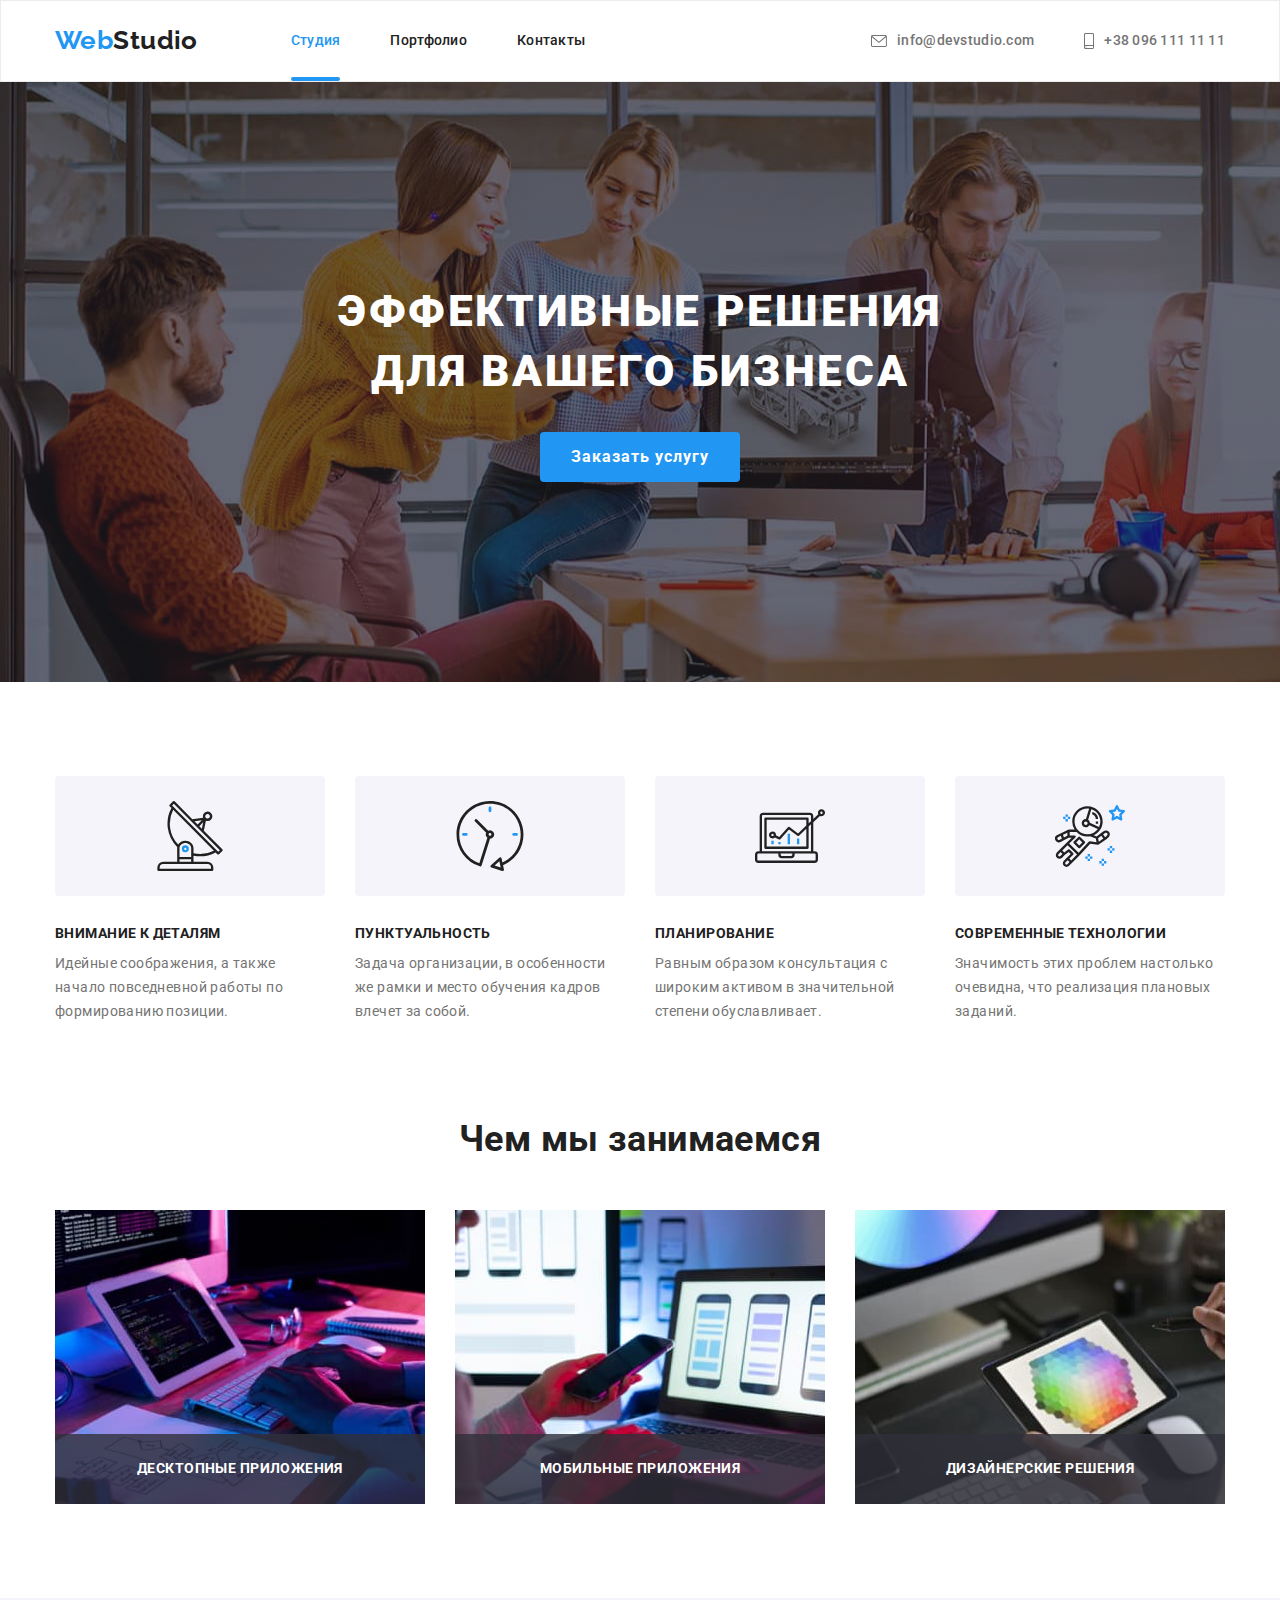
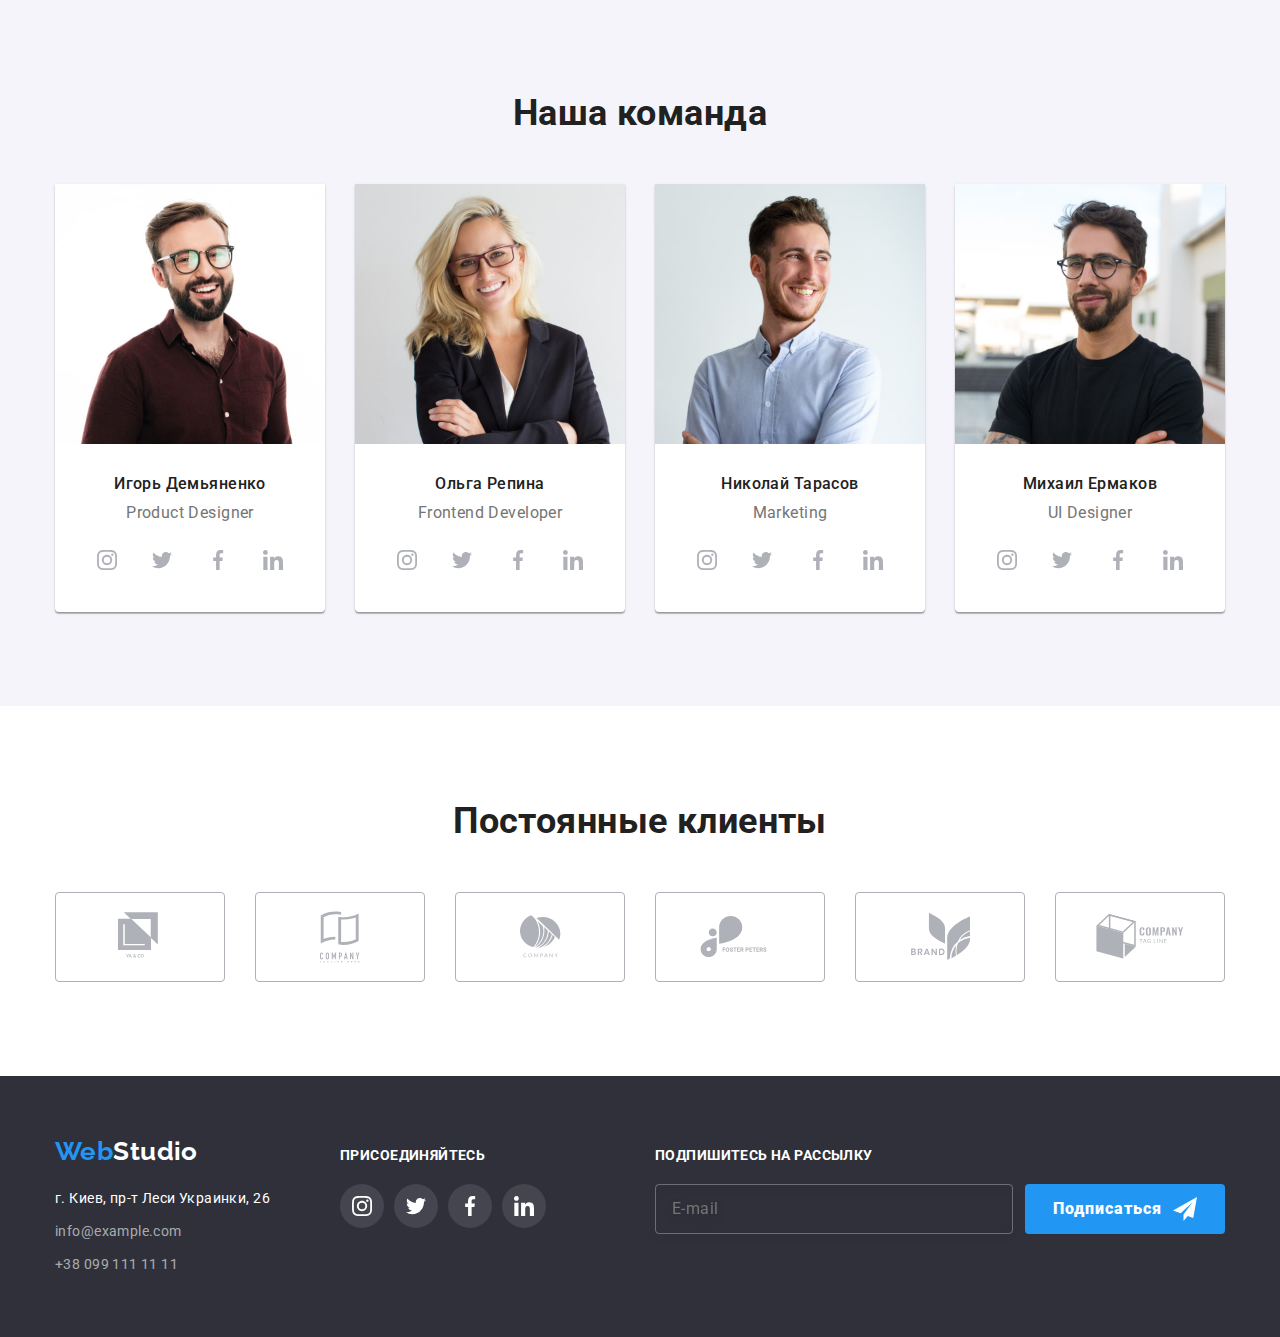
==== commit 91fc25b4: "коррекция" ====
--- a/index.html
+++ b/index.html
@@ -453,10 +453,12 @@
         <div class="footer-submit">
           <p class="footer-text">Подпишитесь на рассылку</p>
           <form class="footer-form">
-            <input class="footer-input" type="email" placeholder="E-mail"></input>
+            <input class="footer-input" type="email" placeholder="E-mail" />
             <button type="submit" class="button">
-              <p>Подписаться</p>
-               <svg class="submit-icon" width="24" height="24"><use href="./images/sprite.svg#send"></use></svg>
+              <b>Подписаться</b>
+              <svg class="submit-icon" width="24" height="24">
+                <use href="./images/sprite.svg#send"></use>
+              </svg>
             </button>
           </form>
         </div>
@@ -473,44 +475,71 @@
         <form action="#" class="modal-form">
           <b class="modal-title">Оставьте свои данные, мы вам перезвоним</b>
           <div class="modal-box">
-            <label for="" class="modal-label">Имя</label>
+            <label for="user-name" class="modal-label">Имя</label>
             <div class="modal-box-input">
-               <input type="text" name="user-name" class="modal-input">
-               <svg class="modal-box-icon" width="18" height="18">
-                  <use href="./images/sprite.svg#person"></use>
-               </svg>
+              <input
+                type="text"
+                id="user-name"
+                name="text"
+                class="modal-input"
+              />
+              <svg class="modal-box-icon" width="18" height="18">
+                <use href="./images/sprite.svg#person"></use>
+              </svg>
             </div>
           </div>
           <div class="modal-box">
-            <label for="" class="modal-label">Телефон</label>
-             <div class="modal-box-input">
-               <input type="tel" name="user-phone" class="modal-input"> 
-               <svg class="modal-box-icon" width="18" height="18">
-                  <use href="./images/sprite.svg#phone"></use>
-               </svg>
+            <label for="user-phone" class="modal-label">Телефон</label>
+            <div class="modal-box-input">
+              <input
+                type="tel"
+                id="user-phone"
+                name="tel"
+                class="modal-input"
+              />
+              <svg class="modal-box-icon" width="18" height="18">
+                <use href="./images/sprite.svg#phone"></use>
+              </svg>
             </div>
           </div>
           <div class="modal-box">
-            <label for="" class="modal-label">Почта</label>
-             <div class="modal-box-input">
-               <input type="email" name="user-email" class="modal-input">
-               <svg class="modal-box-icon" width="18" height="18">
-                  <use href="./images/sprite.svg#email"></use>
-               </svg>
+            <label for="user-email" class="modal-label">Почта</label>
+            <div class="modal-box-input">
+              <input
+                type="email"
+                id="user-email"
+                name="email"
+                class="modal-input"
+              />
+              <svg class="modal-box-icon" width="18" height="18">
+                <use href="./images/sprite.svg#email"></use>
+              </svg>
             </div>
           </div>
           <div class="modal-box-message">
-            <label for="" class="modal-label">Комментарий</label>
-            <textarea name="user-message" id="" class="modal-message" placeholder="Введите текст"></textarea>
+            <label for="message" class="modal-label">Комментарий</label>
+            <textarea
+              name="user-message"
+              id="message"
+              class="modal-message"
+              placeholder="Введите текст"
+            ></textarea>
           </div>
-          
+
           <div class="modal-box-policy">
-            <input type="checkbox" name="user-policy" id="policy-check" class="modal-check-policy visually-hidden" >
-            <label for="policy-check" class="modal-policy" >Соглашаюсь с рассылкой и принимаю &nbsp<a href="#"> Условия договора</a> </label>
+            <input
+              type="checkbox"
+              name="user-policy"
+              id="policy-check"
+              class="modal-check-policy visually-hidden"
+            />
+            <label for="policy-check" class="modal-policy"
+              >Соглашаюсь с рассылкой и принимаю &nbsp;
+              <a href="#"> Условия договора</a>
+            </label>
           </div>
-          
+
           <button type="submit" class="button">Отправить</button>
-          
         </form>
       </div>
     </div>
@@ -518,5 +547,3 @@
     <script src="./js/modal.js"></script>
   </body>
 </html>
-
-
